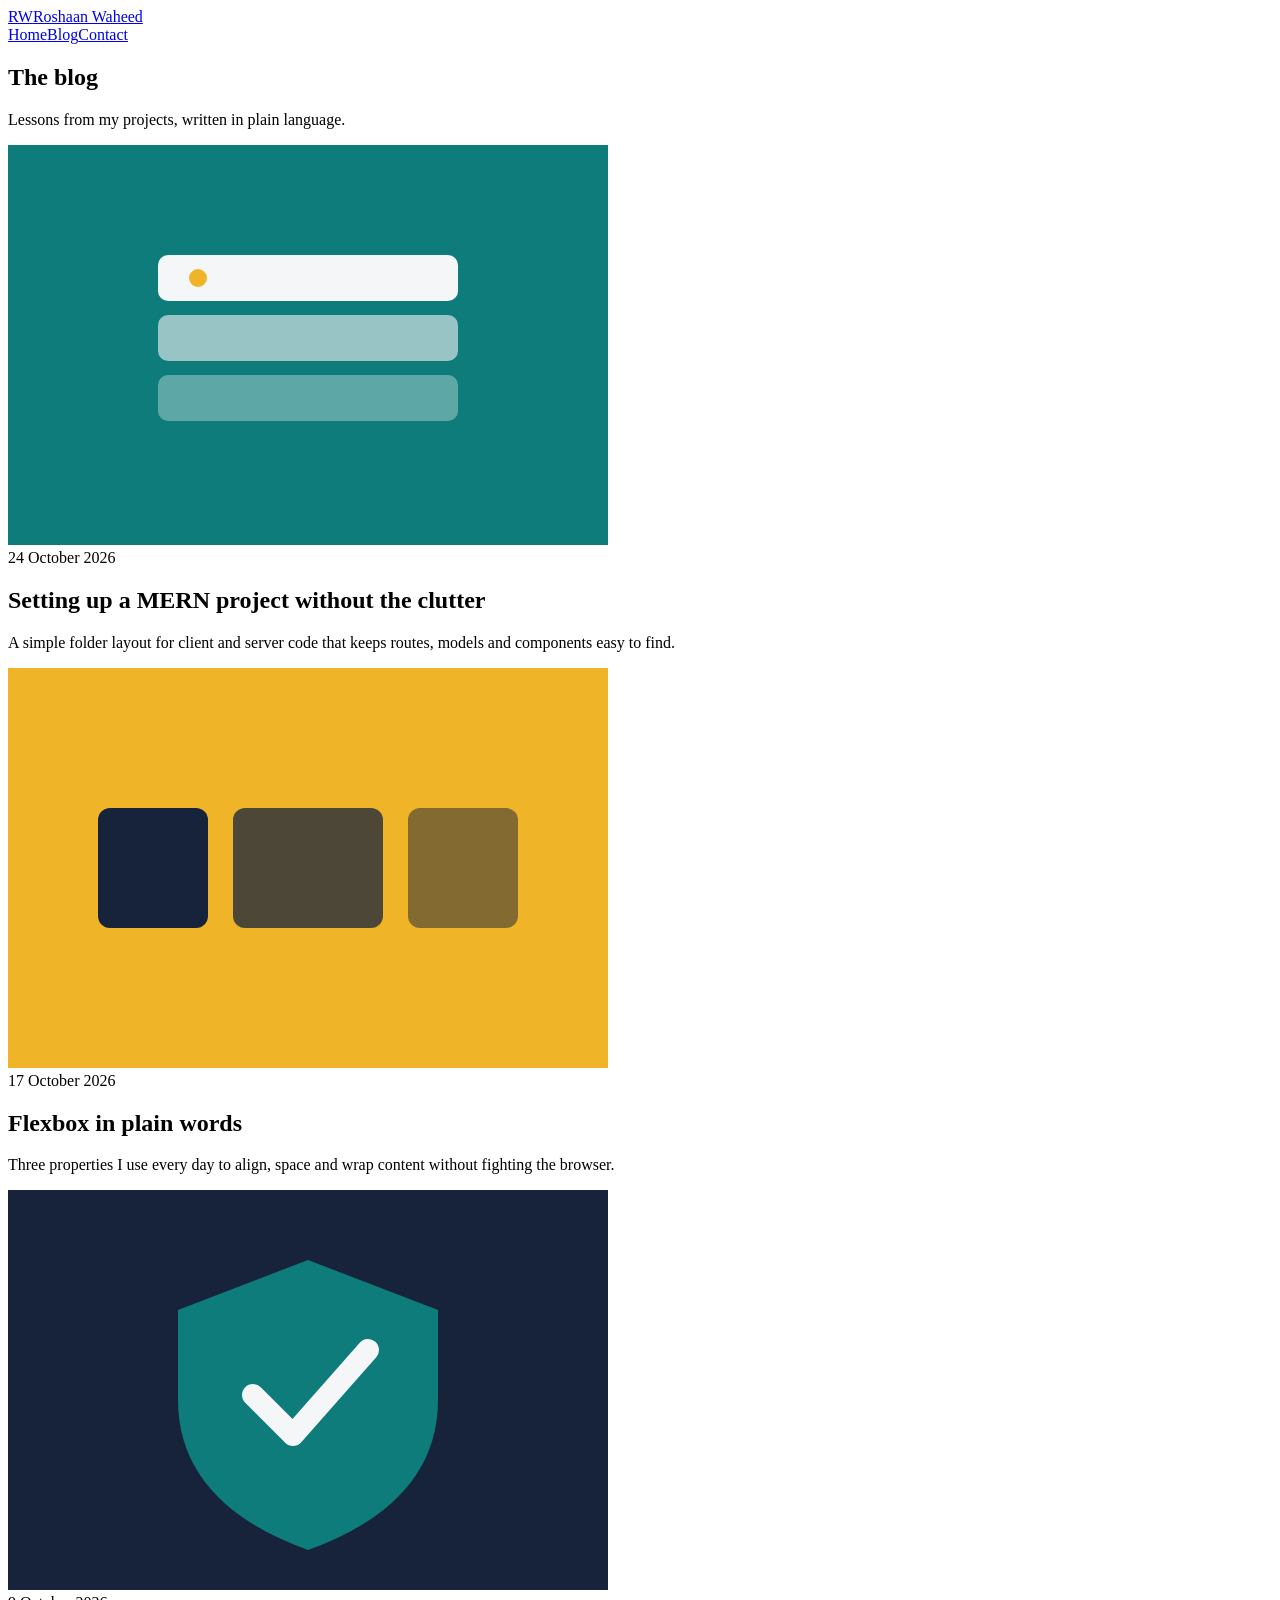
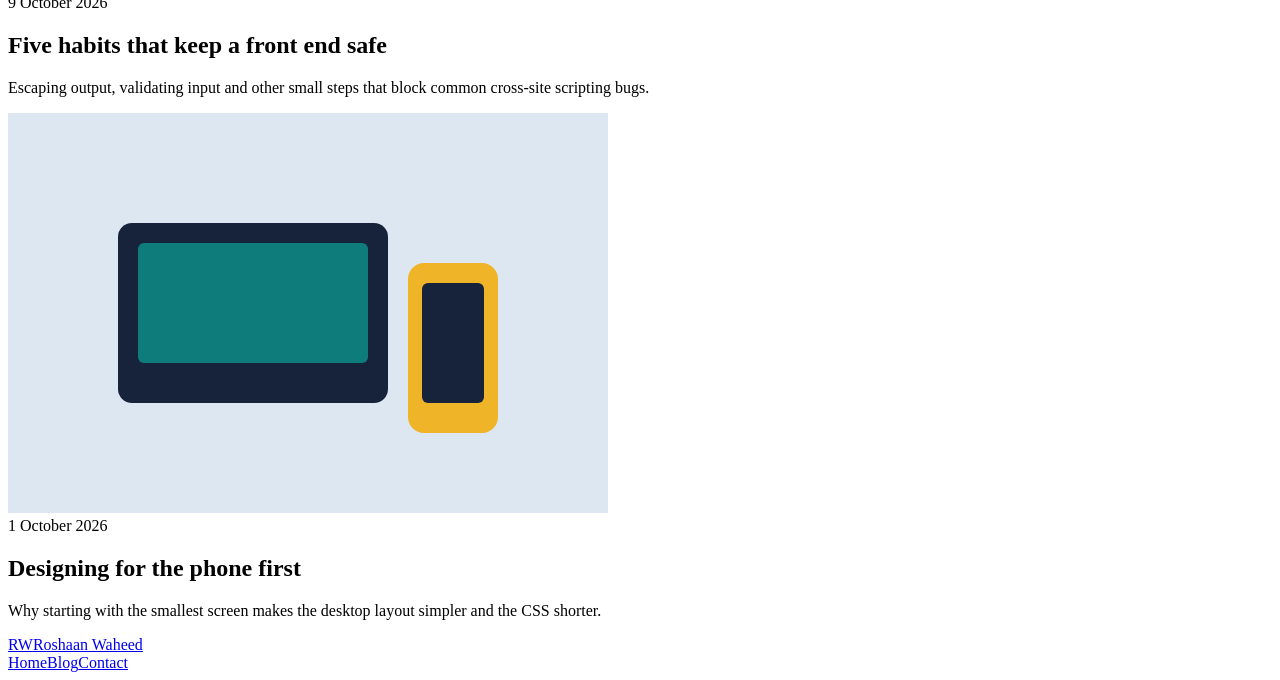
==== blog.html @ a1613a1e "blog.html" ====
<!DOCTYPE html>
<html lang="en">
<head>
<meta charset="UTF-8">
<meta name="viewport" content="width=device-width, initial-scale=1">
<title>Blog | Roshaan Waheed</title>
<meta name="description" content="Posts on MERN development, CSS and web security.">
<link rel="preconnect" href="https://fonts.googleapis.com"><link rel="preconnect" href="https://fonts.gstatic.com" crossorigin><link href="https://fonts.googleapis.com/css2?family=Bricolage+Grotesque:wght@600;700;800&family=Source+Sans+3:wght@400;600&display=swap" rel="stylesheet">
<link rel="stylesheet" href="css/style.css">
</head>
<body>
<header class="site-header"><div class="wrap bar">
<a class="brand" href="index.html"><span class="mark">RW</span>Roshaan Waheed</a>
<nav aria-label="Main"><a href="index.html">Home</a><a href="blog.html" class="active" aria-current="page">Blog</a><a href="contact.html">Contact</a></nav>
</div></header>
<main>
<section class="page-head"><div class="wrap"><h1>The blog</h1><p>Lessons from my projects, written in plain language.</p></div></section>
<section><div class="wrap posts"><article class="post"><img src="images/post-1.svg" alt="Stacked layers illustration" width="600" height="400" loading="lazy"><div><time datetime="24 October 2026">24 October 2026</time><h2>Setting up a MERN project without the clutter</h2><p>A simple folder layout for client and server code that keeps routes, models and components easy to find.</p></div></article><article class="post"><img src="images/post-2.svg" alt="Flexible boxes illustration" width="600" height="400" loading="lazy"><div><time datetime="17 October 2026">17 October 2026</time><h2>Flexbox in plain words</h2><p>Three properties I use every day to align, space and wrap content without fighting the browser.</p></div></article><article class="post"><img src="images/post-3.svg" alt="Shield illustration" width="600" height="400" loading="lazy"><div><time datetime="9 October 2026">9 October 2026</time><h2>Five habits that keep a front end safe</h2><p>Escaping output, validating input and other small steps that block common cross-site scripting bugs.</p></div></article><article class="post"><img src="images/post-4.svg" alt="Phone and desktop screens illustration" width="600" height="400" loading="lazy"><div><time datetime="1 October 2026">1 October 2026</time><h2>Designing for the phone first</h2><p>Why starting with the smallest screen makes the desktop layout simpler and the CSS shorter.</p></div></article></div></section>
</main>
<footer class="site-footer"><div class="wrap">
<div class="foot"><a class="brand" href="index.html"><span class="mark">RW</span>Roshaan Waheed</a><nav aria-label="Footer"><a href="index.html">Home</a><a href="blog.html" class="active" aria-current="page">Blog</a><a href="contact.html">Contact</a></nav></div>
</div></footer>
</body>
</html>
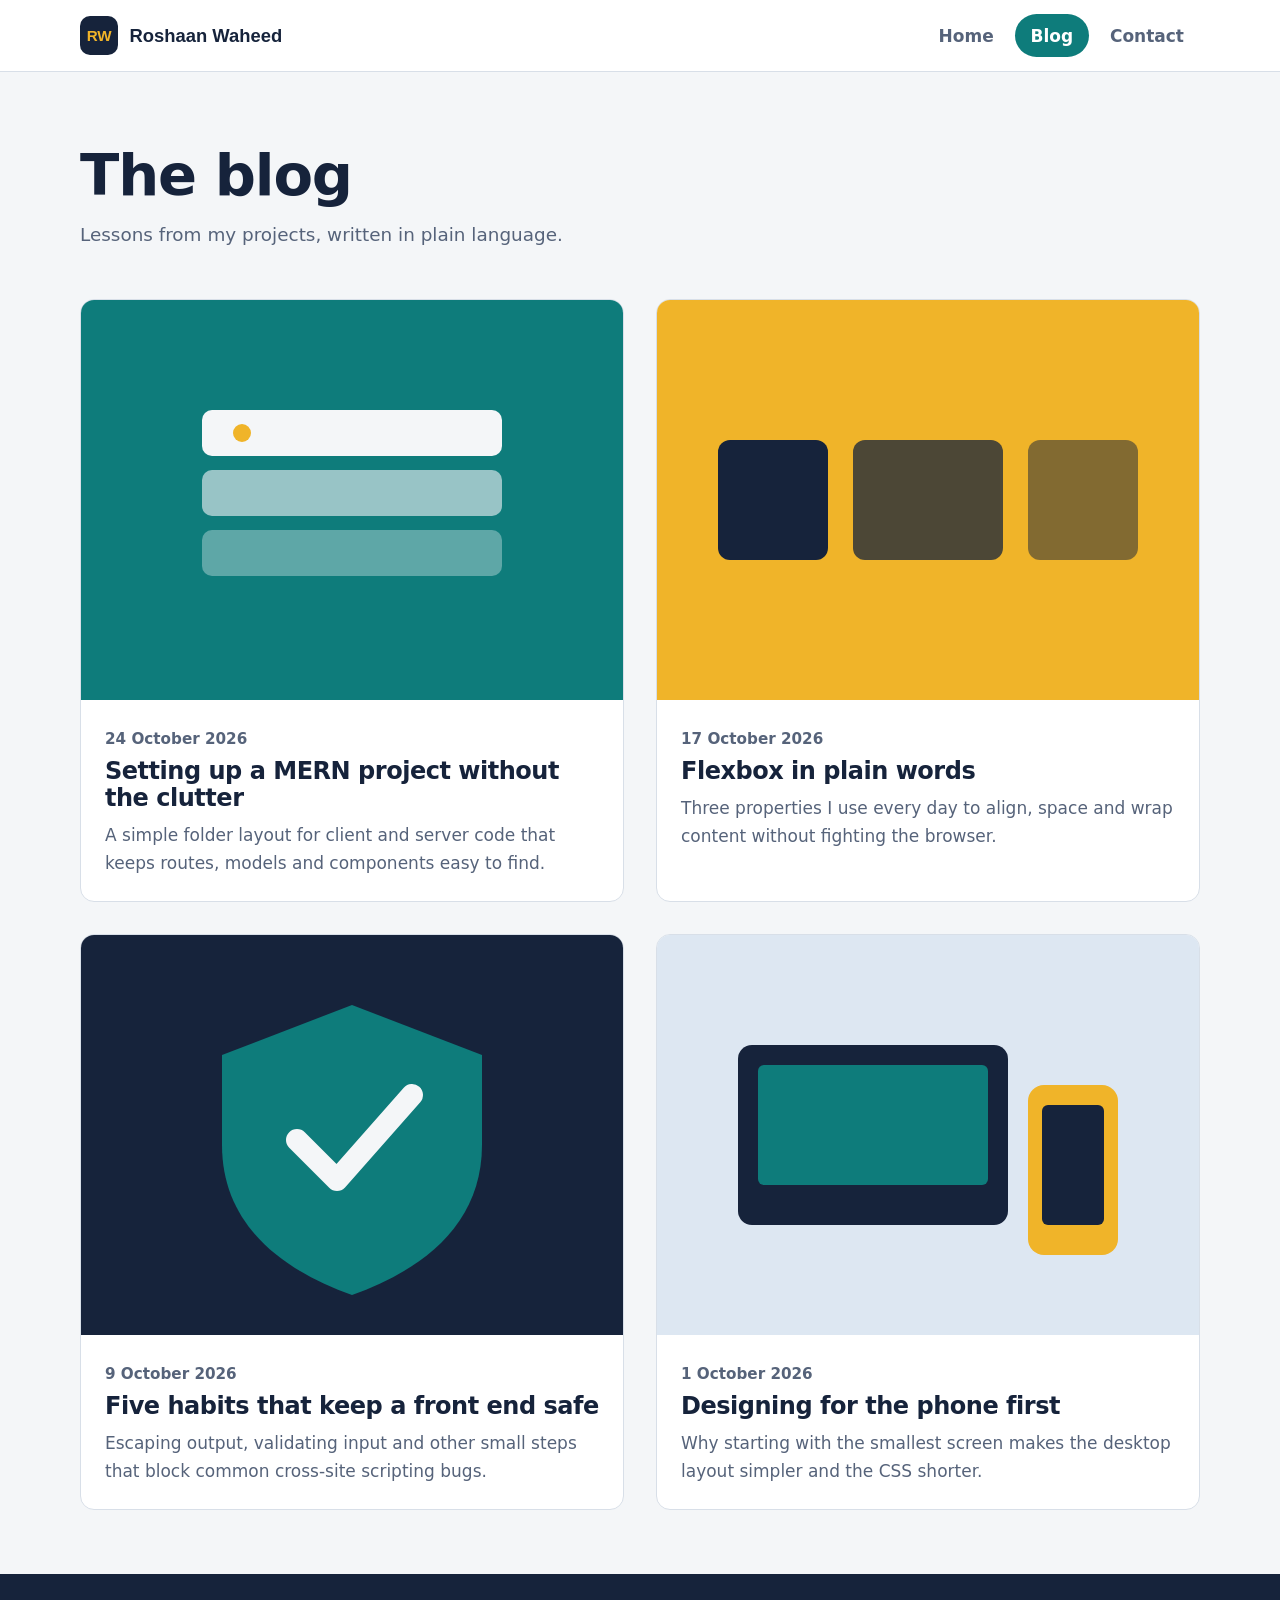
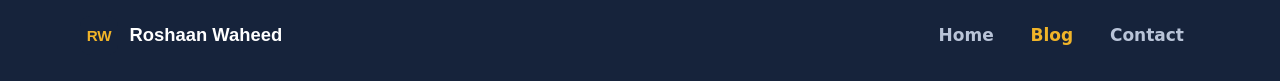
==== commit e6a7afaf: "favicon" ====
--- a/blog.html
+++ b/blog.html
@@ -3,6 +3,7 @@
 <head>
 <meta charset="UTF-8">
 <meta name="viewport" content="width=device-width, initial-scale=1">
+<link rel="icon" href="favicon.png" type="image/png">
 <title>Blog | Roshaan Waheed</title>
 <meta name="description" content="Posts on MERN development, CSS and web security.">
 <link rel="preconnect" href="https://fonts.googleapis.com"><link rel="preconnect" href="https://fonts.gstatic.com" crossorigin><link href="https://fonts.googleapis.com/css2?family=Bricolage+Grotesque:wght@600;700;800&family=Source+Sans+3:wght@400;600&display=swap" rel="stylesheet">
--- a/css/style.css
+++ b/css/style.css
@@ -0,0 +1,92 @@
+:root{--paper:#F4F6F8;--card:#fff;--ink:#16233B;--muted:#56637A;--line:#D8DFE8;--teal:#0E7C7B;--teal-d:#0A5E5D;--amber:#F0B429;--r:14px}
+*{box-sizing:border-box;margin:0}
+html{scroll-behavior:smooth}
+body{font-family:"Source Sans 3",system-ui,sans-serif;font-size:1.0625rem;line-height:1.65;color:var(--ink);background:var(--paper);min-height:100vh;display:flex;flex-direction:column}
+main{flex:1}
+img{max-width:100%;display:block}
+a{color:var(--teal-d)}
+h1,h2,h3{font-family:"Bricolage Grotesque",system-ui,sans-serif;line-height:1.1;letter-spacing:-.02em}
+:focus-visible{outline:3px solid var(--amber);outline-offset:3px;border-radius:4px}
+.wrap{width:min(1120px,100% - 2.5rem);margin-inline:auto}
+
+.site-header{background:var(--card);border-bottom:1px solid var(--line);position:sticky;top:0;z-index:10}
+.bar{display:flex;align-items:center;justify-content:space-between;gap:1rem;flex-wrap:wrap;padding:.9rem 0}
+.brand{display:flex;align-items:center;gap:.7rem;font:700 1.15rem "Bricolage Grotesque",sans-serif;color:var(--ink);text-decoration:none}
+.mark{display:grid;place-items:center;width:2.4rem;height:2.4rem;border-radius:10px;background:var(--ink);color:var(--amber);font-size:.95rem}
+nav{display:flex;gap:.3rem}
+nav a{padding:.45rem 1rem;border-radius:999px;color:var(--muted);text-decoration:none;font-weight:600;transition:background .2s,color .2s}
+nav a:hover{background:var(--paper);color:var(--ink)}
+nav a.active{background:var(--teal);color:#fff}
+
+.btn{display:inline-block;padding:.8rem 1.5rem;border-radius:999px;border:2px solid var(--ink);font:600 1rem "Source Sans 3",sans-serif;text-decoration:none;color:var(--ink);background:transparent;cursor:pointer;transition:transform .15s,background .2s}
+.btn:hover{transform:translateY(-2px)}
+.btn.primary{background:var(--teal);border-color:var(--teal);color:#fff}
+.btn.primary:hover{background:var(--teal-d);border-color:var(--teal-d)}
+
+.hero{padding:clamp(3rem,8vw,6rem) 0}
+.hero .wrap{display:grid;grid-template-columns:1.1fr .9fr;gap:3rem;align-items:center}
+.hero h1{font-size:clamp(2.4rem,6vw,4.4rem);font-weight:800}
+.hero h1 span{background:linear-gradient(transparent 62%,var(--amber) 62%)}
+.hero p{margin:1.4rem 0 2rem;max-width:34rem;color:var(--muted);font-size:1.2rem}
+.actions{display:flex;gap:.8rem;flex-wrap:wrap}
+.code{background:var(--ink);border-radius:var(--r);box-shadow:12px 12px 0 var(--teal);overflow:hidden}
+.code .dots{display:flex;gap:.4rem;padding:.8rem 1rem;background:#0f1a2e}
+.code .dots i{width:.7rem;height:.7rem;border-radius:50%;background:#3b4a66}
+.code pre{padding:1.3rem 1.4rem;color:#d7e3f5;font:.95rem/1.7 ui-monospace,Menlo,Consolas,monospace;overflow-x:auto}
+.k{color:#7fe0d4}.s{color:var(--amber)}.c{color:#7f8da8}
+
+.section{padding:clamp(2.5rem,6vw,4.5rem) 0}
+.section h2{font-size:clamp(1.8rem,4vw,2.6rem);margin-bottom:.6rem}
+.lead{color:var(--muted);max-width:38rem;margin-bottom:2.2rem}
+.topics{display:grid;grid-template-columns:repeat(auto-fit,minmax(240px,1fr));gap:1.5rem}
+.topic{padding:1.6rem;background:var(--card);border:1px solid var(--line);border-left:5px solid var(--teal);border-radius:var(--r)}
+.topic:nth-child(2){border-left-color:var(--amber)}
+.topic:nth-child(3){border-left-color:var(--ink)}
+.topic h3{font-size:1.3rem;margin-bottom:.5rem}
+.topic p{color:var(--muted)}
+.cta{background:var(--ink);color:#fff;border-radius:var(--r);padding:clamp(2rem,5vw,3.5rem);display:flex;justify-content:space-between;align-items:center;gap:1.5rem;flex-wrap:wrap}
+.cta h2{margin:0;font-size:clamp(1.5rem,3.5vw,2.2rem)}
+.cta .btn{border-color:var(--amber);background:var(--amber);color:var(--ink)}
+
+.page-head{padding:clamp(2.5rem,6vw,4.5rem) 0 1rem}
+.page-head h1{font-size:clamp(2.2rem,5vw,3.6rem);font-weight:800}
+.page-head p{color:var(--muted);max-width:36rem;margin-top:.8rem;font-size:1.15rem}
+.posts{display:grid;grid-template-columns:repeat(2,1fr);gap:2rem;padding:2rem 0 4rem}
+.post{background:var(--card);border:1px solid var(--line);border-radius:var(--r);overflow:hidden;display:flex;flex-direction:column;transition:transform .2s,box-shadow .2s}
+.post:hover{transform:translateY(-4px);box-shadow:0 14px 30px rgba(22,35,59,.12)}
+.post img{width:100%;aspect-ratio:3/2;object-fit:cover}
+.post div{padding:1.5rem}
+.post time{font-size:.95rem;color:var(--muted);font-weight:600}
+.post h2{font-size:1.5rem;margin:.4rem 0 .6rem}
+.post p{color:var(--muted)}
+
+.contact{display:grid;grid-template-columns:.8fr 1.2fr;gap:3rem;padding:2rem 0 4.5rem}
+.details h2,.form-box h2{font-size:1.6rem;margin-bottom:1rem}
+.details ul{list-style:none;padding:0;display:grid;gap:1rem}
+.details li{padding-bottom:1rem;border-bottom:1px solid var(--line)}
+.details strong{display:block;font-size:.95rem;color:var(--muted)}
+.form-box{background:var(--card);border:1px solid var(--line);border-radius:var(--r);padding:clamp(1.5rem,4vw,2.4rem)}
+label{display:block;font-weight:600;margin:1rem 0 .35rem}
+input,textarea{width:100%;padding:.8rem 1rem;border:1.5px solid var(--line);border-radius:10px;font:inherit;color:var(--ink);background:var(--paper);transition:border-color .2s,background .2s}
+input:focus,textarea:focus{outline:none;border-color:var(--teal);background:#fff;box-shadow:0 0 0 4px rgba(14,124,123,.15)}
+textarea{min-height:9rem;resize:vertical}
+.form-box .btn{margin-top:1.4rem}
+
+.site-footer{background:var(--ink);color:#b9c4d8;padding:2.5rem 0 1.5rem;margin-top:auto}
+.foot{display:flex;justify-content:space-between;gap:1.5rem;flex-wrap:wrap}
+.site-footer .brand{color:#fff}
+.site-footer nav a{color:#b9c4d8}
+.site-footer nav a:hover{background:transparent;color:var(--amber)}
+.site-footer nav a.active{background:transparent;color:var(--amber)}
+.legal{margin-top:1.5rem;padding-top:1.2rem;border-top:1px solid #2c3b57;font-size:.92rem}
+
+@media (max-width:820px){
+ .hero .wrap,.contact{grid-template-columns:1fr}
+ .posts{grid-template-columns:1fr}
+ .code{box-shadow:8px 8px 0 var(--teal)}
+}
+@media (max-width:480px){
+ nav a{padding:.4rem .75rem}
+ .bar{justify-content:center}
+}
+@media (prefers-reduced-motion:reduce){*{transition:none!important;scroll-behavior:auto!important}}
